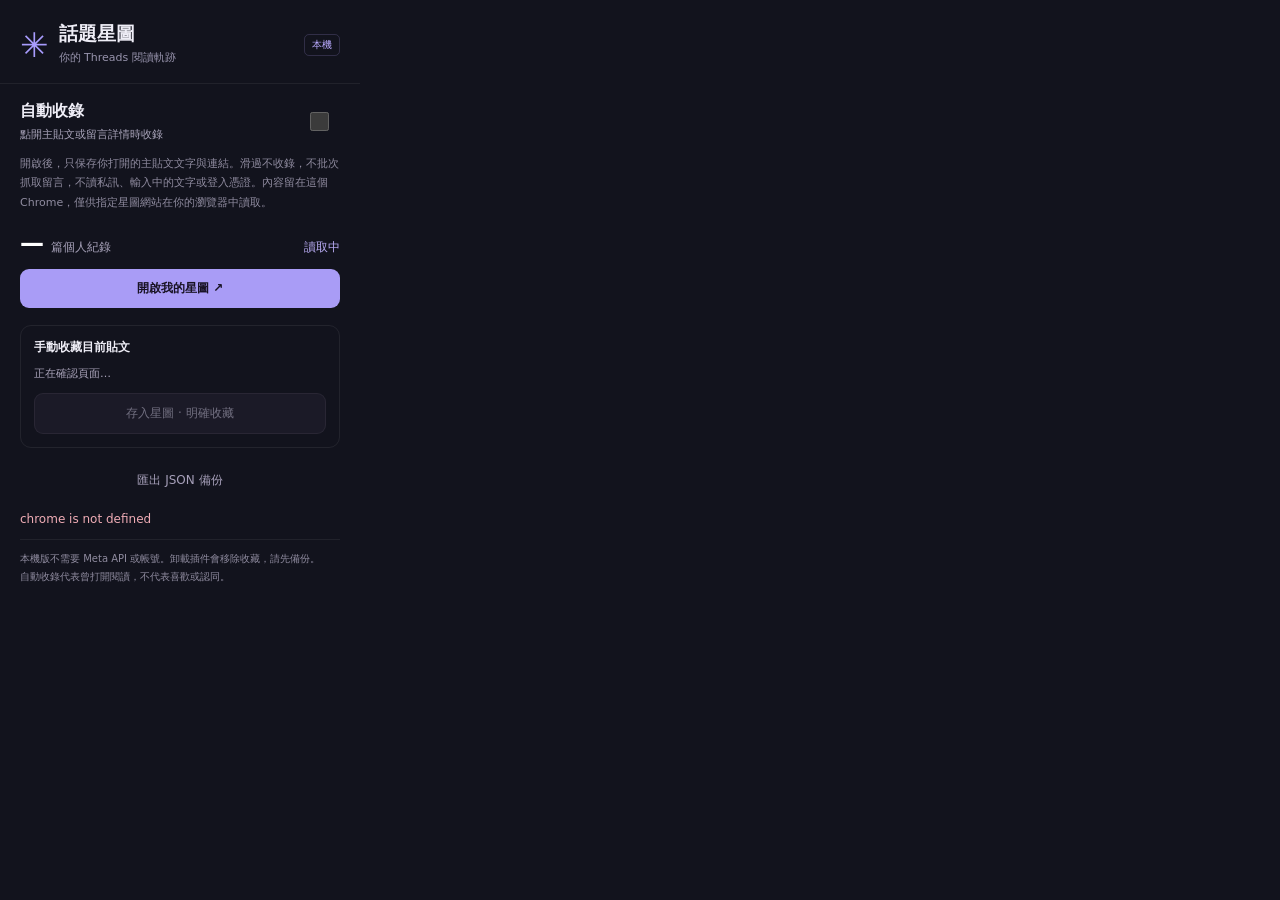
==== extension/popup.html @ adb9a3a2 "Publish Threads Atlas with local Chrome collection and 3D topic voices" ====
<!doctype html>
<html lang="zh-Hant">
<head><meta charset="utf-8"><meta name="viewport" content="width=device-width,initial-scale=1"><title>話題星圖</title><link rel="stylesheet" href="popup.css"></head>
<body>
  <header><span class="mark">✳</span><div><h1>話題星圖</h1><p>你的 Threads 閱讀軌跡</p></div><span class="local">本機</span></header>
  <main>
    <div class="setting"><label for="enabled"><strong>自動收錄</strong><small>點開主貼文或留言詳情時收錄</small></label><input id="enabled" type="checkbox" role="switch" aria-describedby="privacy"></div>
    <p id="privacy" class="privacy">開啟後，只保存你打開的主貼文文字與連結。滑過不收錄，不批次抓取留言，不讀私訊、輸入中的文字或登入憑證。內容留在這個 Chrome，僅供指定星圖網站在你的瀏覽器中讀取。</p>
    <div class="count"><strong id="count">—</strong><span>篇個人紀錄</span><span id="state">讀取中</span></div>
    <button id="open" class="primary">開啟我的星圖 ↗</button>
    <section aria-labelledby="save-heading"><h2 id="save-heading">手動收藏目前貼文</h2><p id="preview-info">正在確認頁面…</p><blockquote id="preview" hidden></blockquote><button id="save" disabled>存入星圖 · 明確收藏</button></section>
    <button id="export" class="quiet">匯出 JSON 備份</button>
    <p id="status" role="status" aria-live="polite"></p>
    <footer>本機版不需要 Meta API 或帳號。卸載插件會移除收藏，請先備份。<br>自動收錄代表曾打開閱讀，不代表喜歡或認同。</footer>
  </main>
  <script type="module" src="popup.mjs"></script>
</body></html>
---- extension/popup.css ----
:root{color-scheme:dark;font-family:system-ui,-apple-system,"Segoe UI",sans-serif;color:#efeef7;background:#12131d}*{box-sizing:border-box}body{margin:0;width:360px}header{display:flex;align-items:center;gap:10px;padding:21px 20px 15px;border-bottom:1px solid #ffffff10}.mark{font-size:34px;color:#a89cfd}h1{font-size:19px;margin:0;font-weight:650}header p{font-size:11px;color:#9894ad;margin:3px 0}.local{font-size:10px;border:1px solid #b4a5fa30;border-radius:5px;padding:3px 7px;margin-left:auto;color:#b8a9fd}main{padding:17px 20px}.setting{display:flex;gap:12px;align-items:center;justify-content:space-between}.setting label{display:grid;gap:5px;cursor:pointer}strong{font-weight:600}small{font-size:11px;color:#aaa5bb}input[role=switch]{width:35px;height:19px;accent-color:#a999f5;cursor:pointer}.privacy,footer{font-size:11px;line-height:1.75;color:#8f8b9f}.privacy{margin:12px 0 17px}.count{display:flex;align-items:baseline;gap:7px;font-size:12px;margin-bottom:12px;color:#a6a1b8}.count strong{font-size:24px;color:#fff}.count #state{margin-left:auto;color:#b9acf4}button{font:inherit;font-size:12px;border-radius:9px;border:1px solid #7771845c;background:#282335;color:#e4dff8;padding:11px 13px;width:100%;cursor:pointer;transition:background .15s}button:hover{background:#373045}button:focus-visible,input:focus-visible{outline:2px solid #c4b6ff;outline-offset:3px}button:disabled{opacity:.45;cursor:default}button.primary{background:#a99cf6;border:0;color:#191324;font-weight:650}button.primary:hover{background:#c1b5ff}section{border:1px solid #ffffff12;border-radius:11px;padding:13px;margin:17px 0 12px}h2{font-size:12px;margin:0 0 9px}section p{font-size:11px;line-height:1.65;color:#a9a3b9;margin:5px 0 10px}blockquote{white-space:pre-wrap;overflow:auto;max-height:155px;border-left:2px solid #9f8adc;padding-left:10px;margin:12px 0;font-size:12px;line-height:1.7;color:#d9d3e8}.quiet{border-color:transparent;background:transparent;color:#a7a0ba}#status{font-size:12px;line-height:1.6;color:#b6ddcb;min-height:19px;margin:9px 0}footer{border-top:1px solid #ffffff10;padding-top:10px;margin-top:10px;font-size:10px}
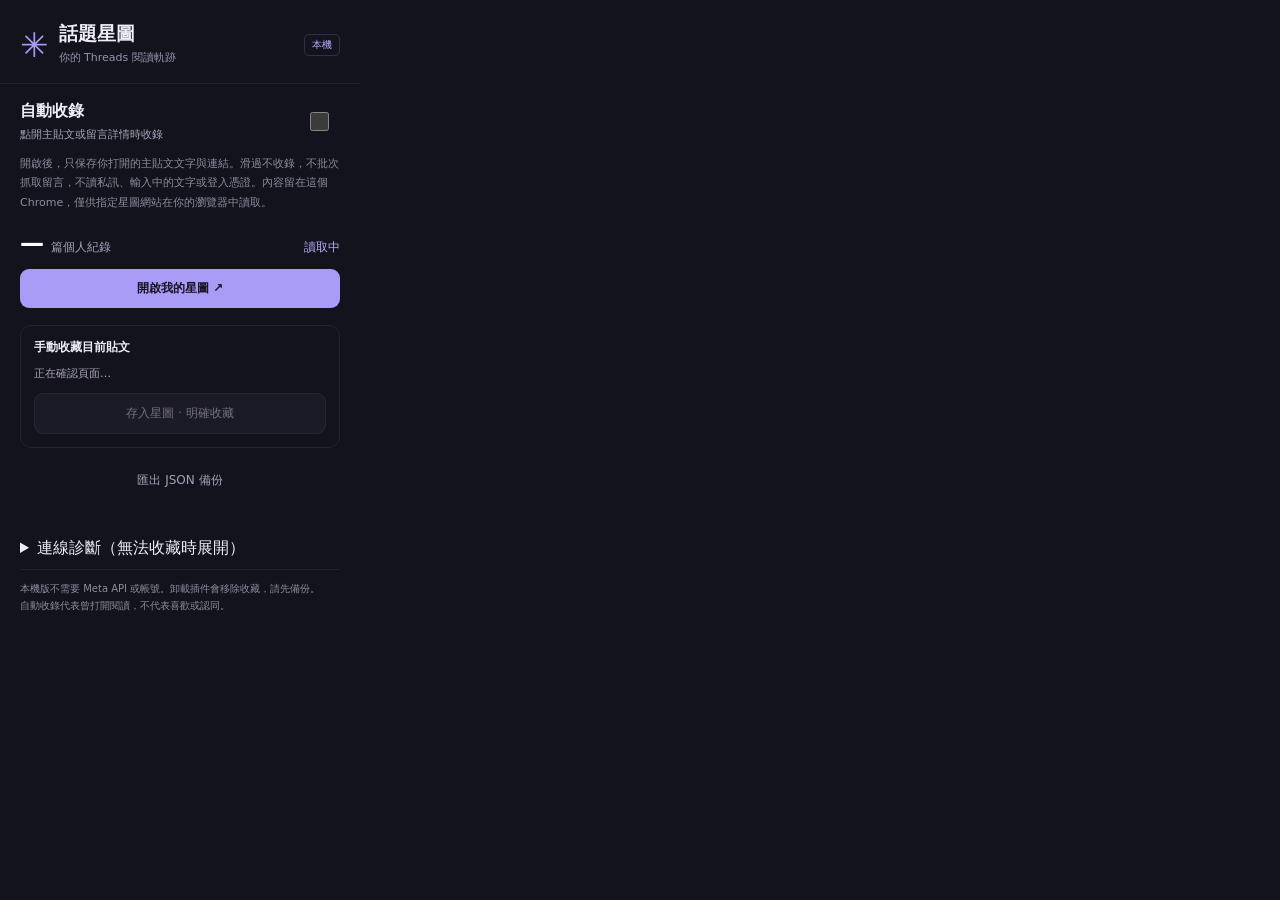
==== commit 587a75cb: "Expose privacy-safe extension connection and post recognition diagnostics" ====
--- a/extension/popup.html
+++ b/extension/popup.html
@@ -11,6 +11,7 @@
     <section aria-labelledby="save-heading"><h2 id="save-heading">手動收藏目前貼文</h2><p id="preview-info">正在確認頁面…</p><blockquote id="preview" hidden></blockquote><button id="save" disabled>存入星圖 · 明確收藏</button></section>
     <button id="export" class="quiet">匯出 JSON 備份</button>
     <p id="status" role="status" aria-live="polite"></p>
+    <details><summary>連線診斷（無法收藏時展開）</summary><p>將以下診斷文字傳給開發者；不包含帳號、貼文內容或完整網址。</p><textarea id="diagnostics" readonly rows="9" aria-label="插件診斷資訊" style="box-sizing:border-box;width:100%;font:12px/1.6 monospace">正在檢查…</textarea></details>
     <footer>本機版不需要 Meta API 或帳號。卸載插件會移除收藏，請先備份。<br>自動收錄代表曾打開閱讀，不代表喜歡或認同。</footer>
   </main>
   <script type="module" src="popup.mjs"></script>
